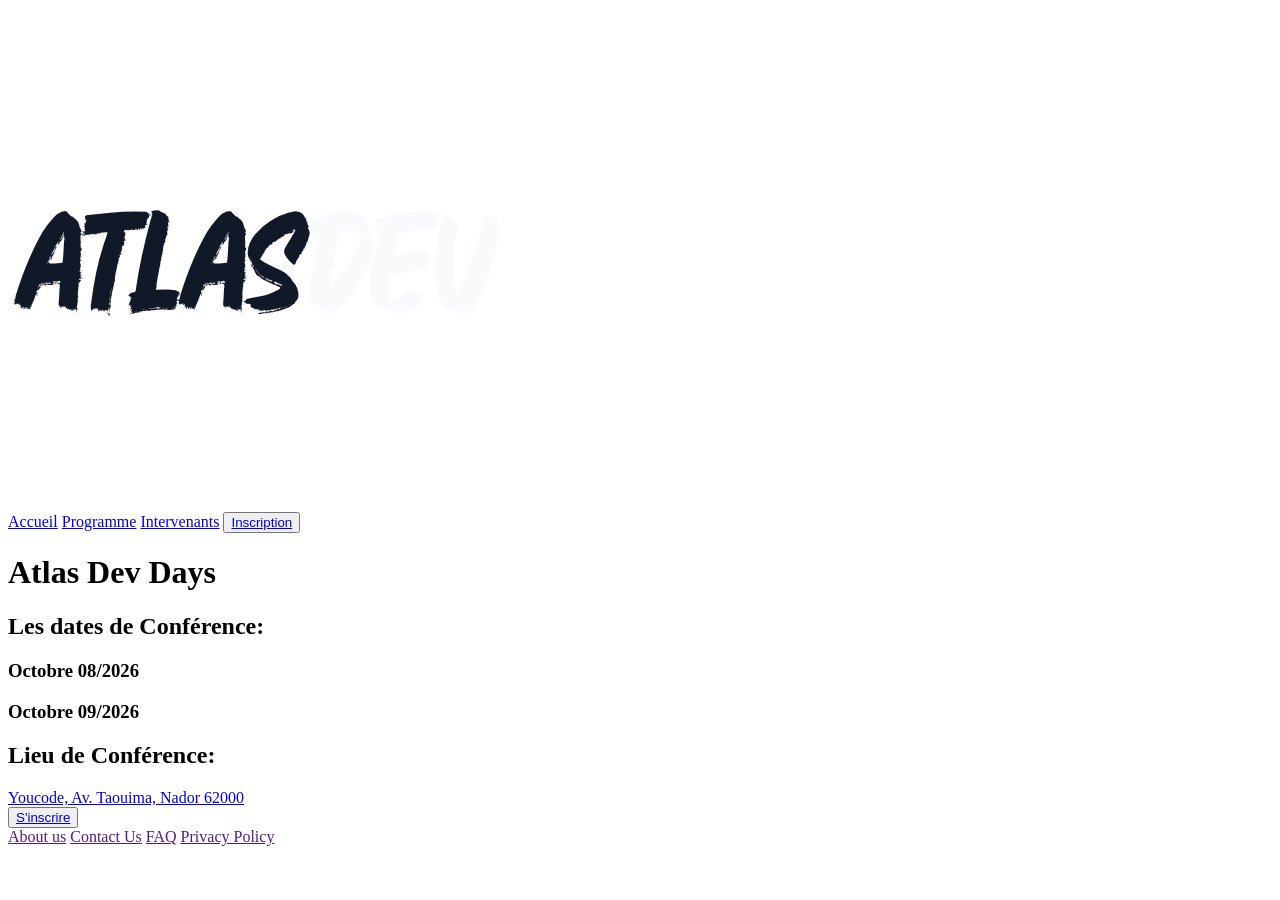
==== index.html @ e632a161 "This my first push structuring with HTML" ====
<!DOCTYPE html>
<html lang="en">
<head>
    <meta charset="UTF-8">
    <meta name="viewport" content="width=device-width, initial-scale=1.0">
    <link rel="icon" type="image/x-icon" href="assets/atlasFavicon.png">
    <!-- <link rel="stylesheet" href="css/style.css"> -->
    <title>Atlas Dev Days | Accueil page</title>
</head>
<body>
    <div id="header">
        <div class="logo">
            <img src="assets/atlasLogo.png" alt="Logo">
        </div>

        <div class="menu">
            <a href="accueil.html">Accueil</a>
            <a href="Programme.html">Programme</a>
            <a href="Intervenants.html">Intervenants</a>
            <button><a href="Inscription.html">Inscription</a></button>
        </div>
    </div>

    <div id="main">
        <h1>Atlas Dev Days</h1>

        <div class="dates">
            <h2>Les dates de Conférence:</h2>
            <h3>Octobre 08/2026</h3>
            <h3>Octobre 09/2026</h3>
        </div>

        <div class="lieu">
            <h2>Lieu de Conférence:</h2>
            <a href="https://maps.app.goo.gl/9hQ3FU8aLXcwYmAx9" target="_blank">Youcode, Av. Taouima, Nador 62000</a>
        </div>

        <div class="inscription">
            <button><a href="Inscription.html">S'inscrire</a></button>
        </div>
    </div>

    <div id="footer">
        <div class="list">
            <a href="">About us</a>
            <a href="">Contact Us</a>
            <a href="">FAQ</a>
            <a href="">Privacy Policy</a>
        </div>
    </div>
</body>
</html>
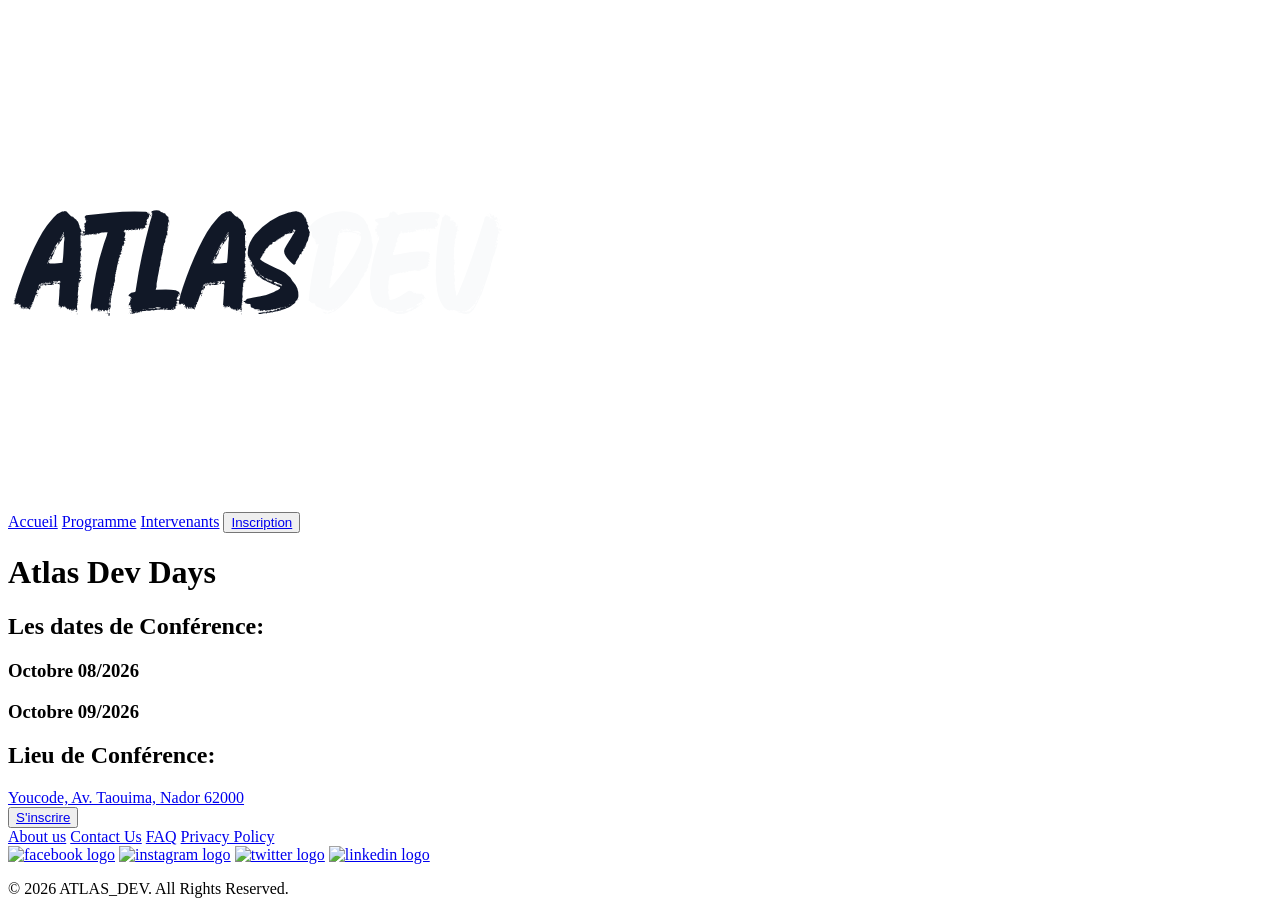
==== commit 45f36acc: "finishing the index page structure by using Html" ====
--- a/index.html
+++ b/index.html
@@ -4,7 +4,7 @@
     <meta charset="UTF-8">
     <meta name="viewport" content="width=device-width, initial-scale=1.0">
     <link rel="icon" type="image/x-icon" href="assets/atlasFavicon.png">
-    <!-- <link rel="stylesheet" href="css/style.css"> -->
+    <link rel="stylesheet" href="css/style.css">
     <title>Atlas Dev Days | Accueil page</title>
 </head>
 <body>
@@ -42,10 +42,21 @@
 
     <div id="footer">
         <div class="list">
-            <a href="">About us</a>
-            <a href="">Contact Us</a>
-            <a href="">FAQ</a>
-            <a href="">Privacy Policy</a>
+            <a href="errorMessage/err.html">About us</a>
+            <a href="errorMessage/err.html">Contact Us</a>
+            <a href="errorMessage/err.html">FAQ</a>
+            <a href="errorMessage/err.html">Privacy Policy</a>
+        </div>
+
+        <div class="socialMediaIcons">
+                <a href="errorMessage/err.html"><img src="assets/facebook1.png" alt="facebook logo"></a>
+                <a href="errorMessage/err.html"><img src="assets/instagram1.png" alt="instagram logo"></a>
+                <a href="errorMessage/err.html"><img src="assets/twitter1.png" alt="twitter logo"></a>
+                <a href="errorMessage/err.html"><img src="assets/linkedin1.png" alt="linkedin logo"></a>
+        </div>
+
+        <div class="copyright">
+            <p>&copy; 2026 ATLAS_DEV. All Rights Reserved.</p>
         </div>
     </div>
 </body>
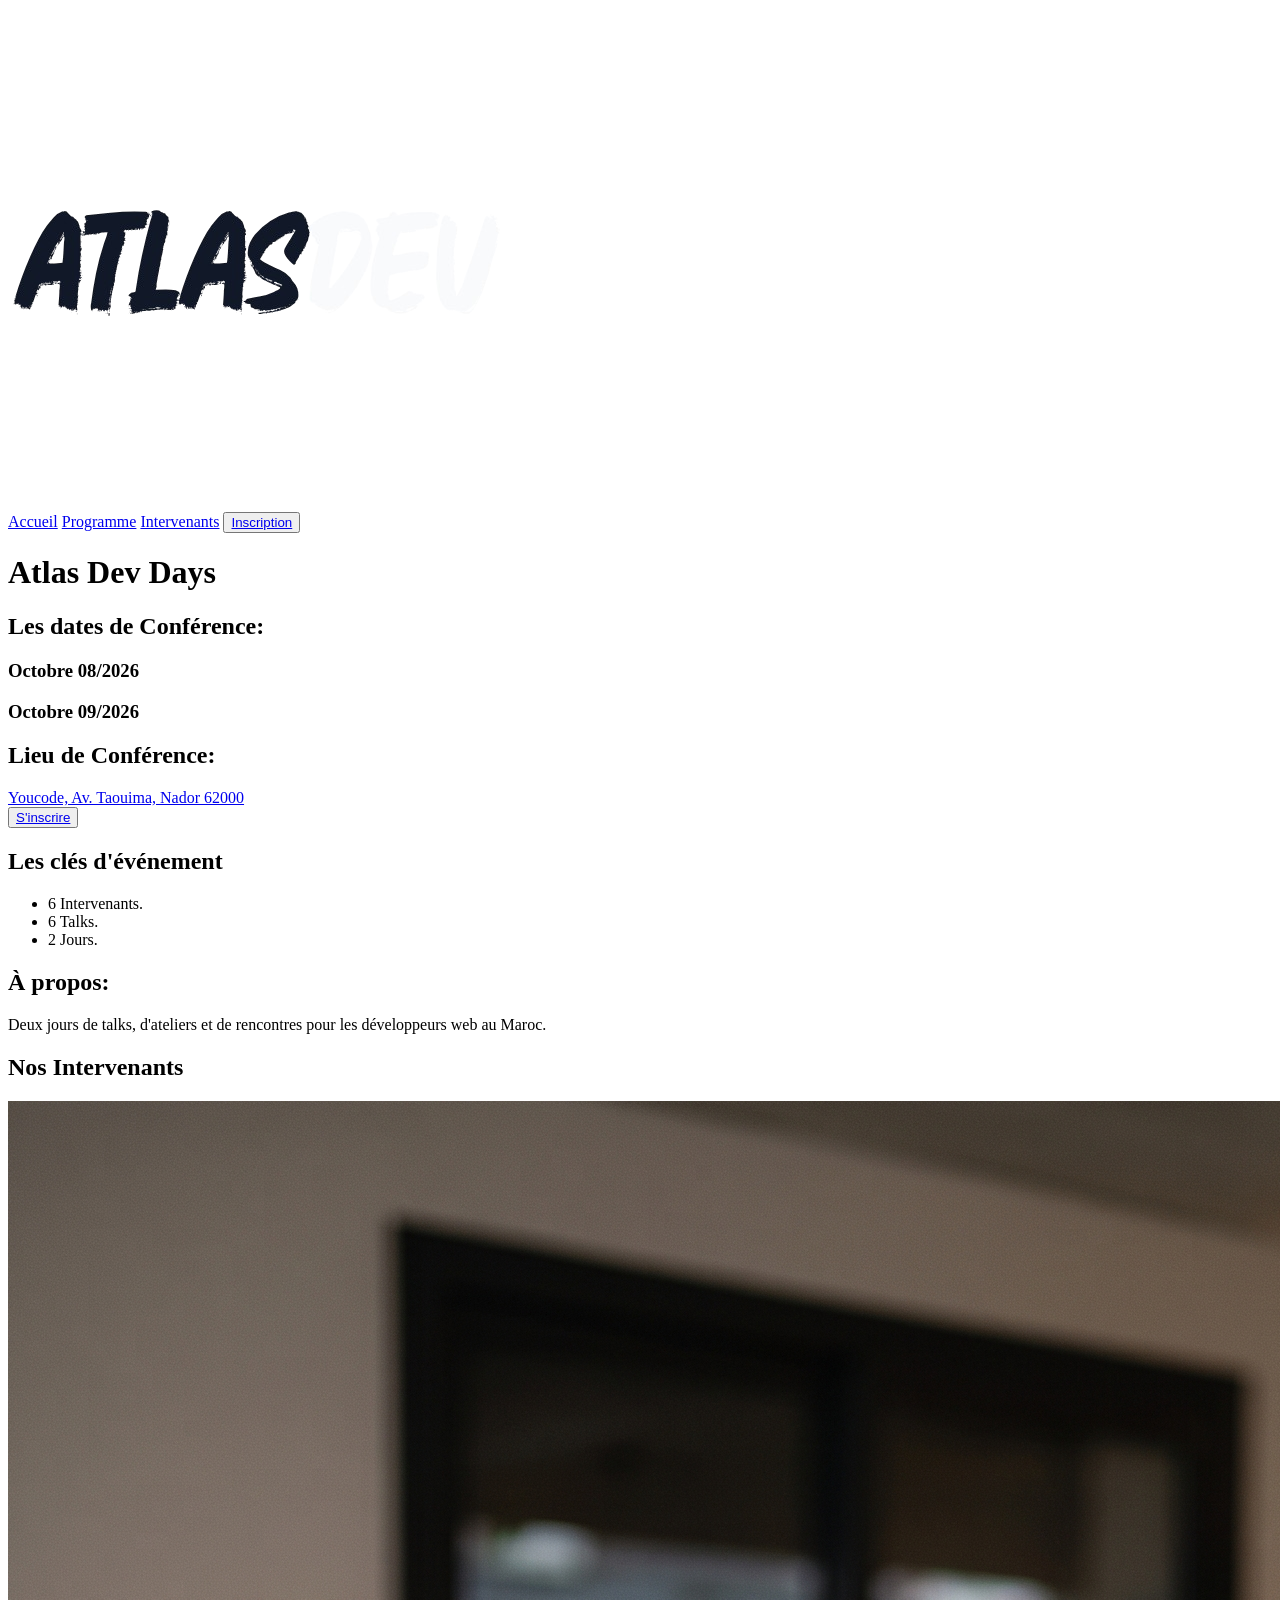
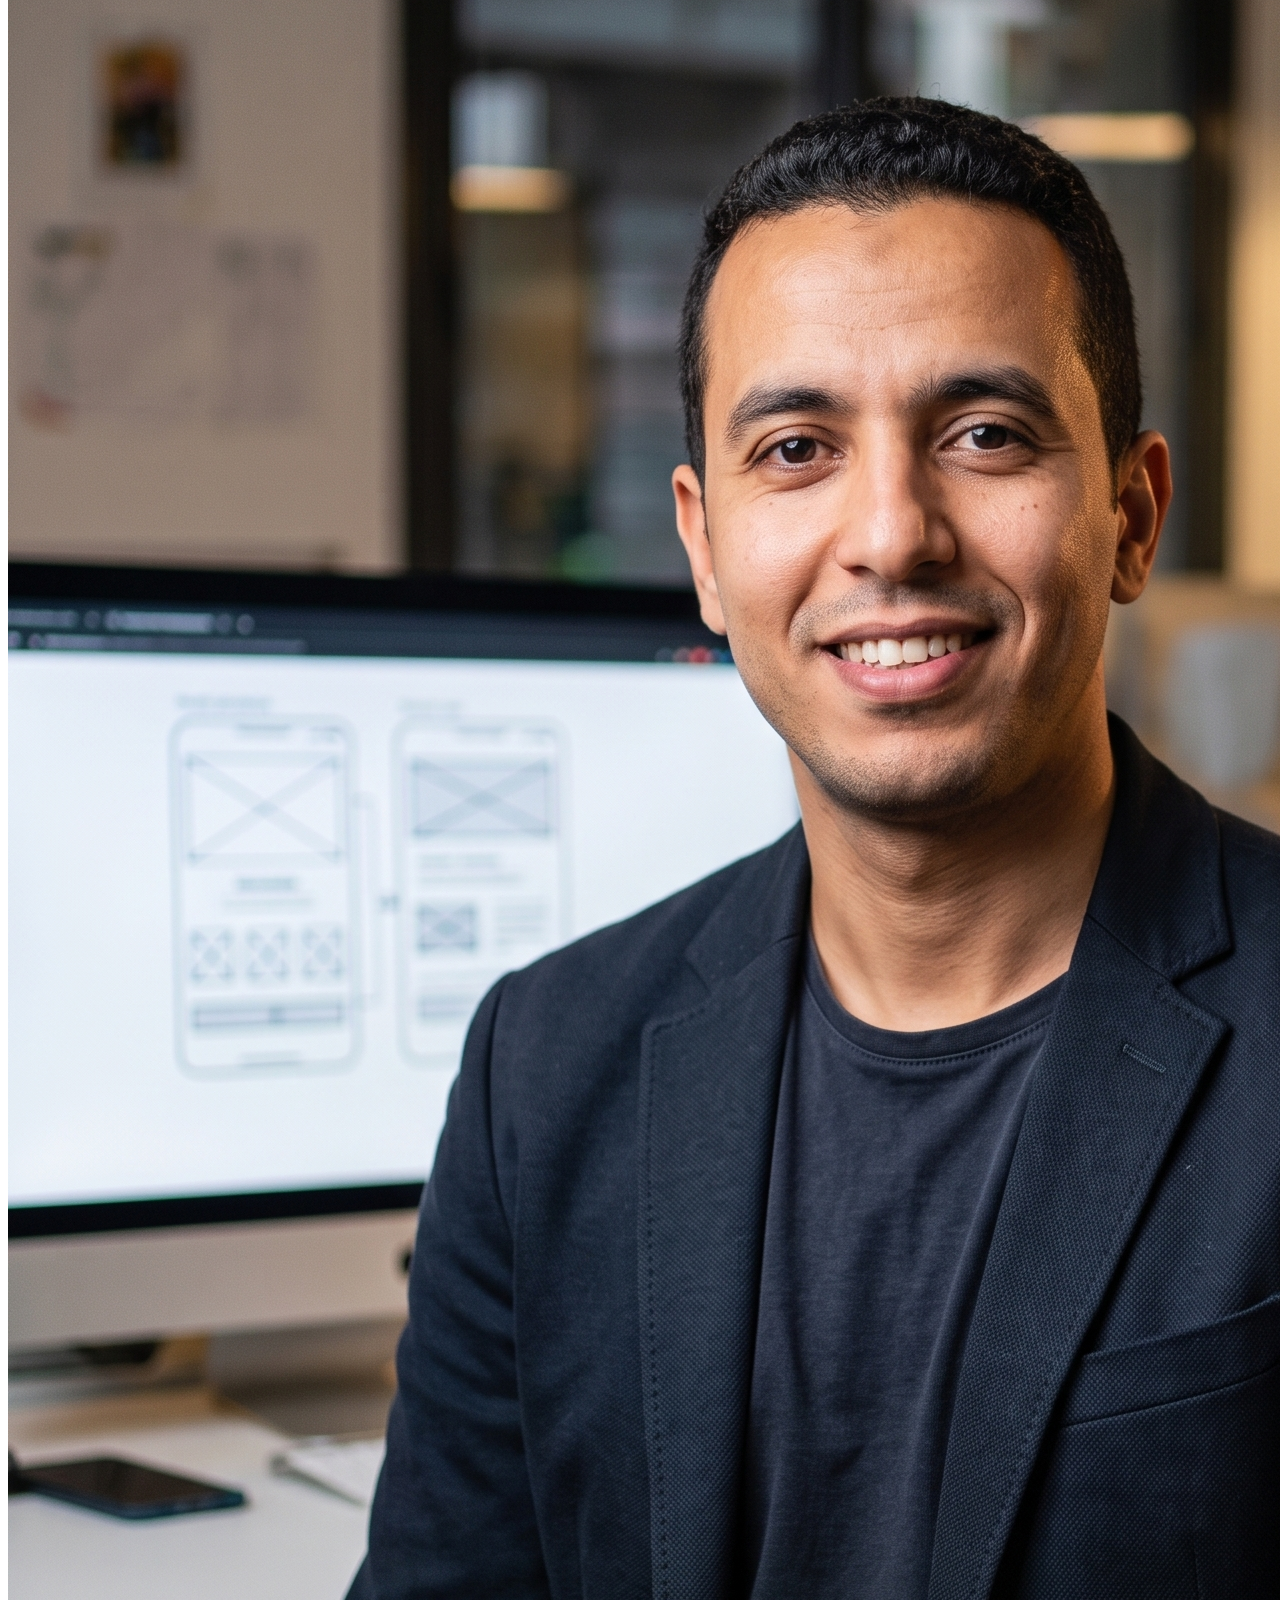
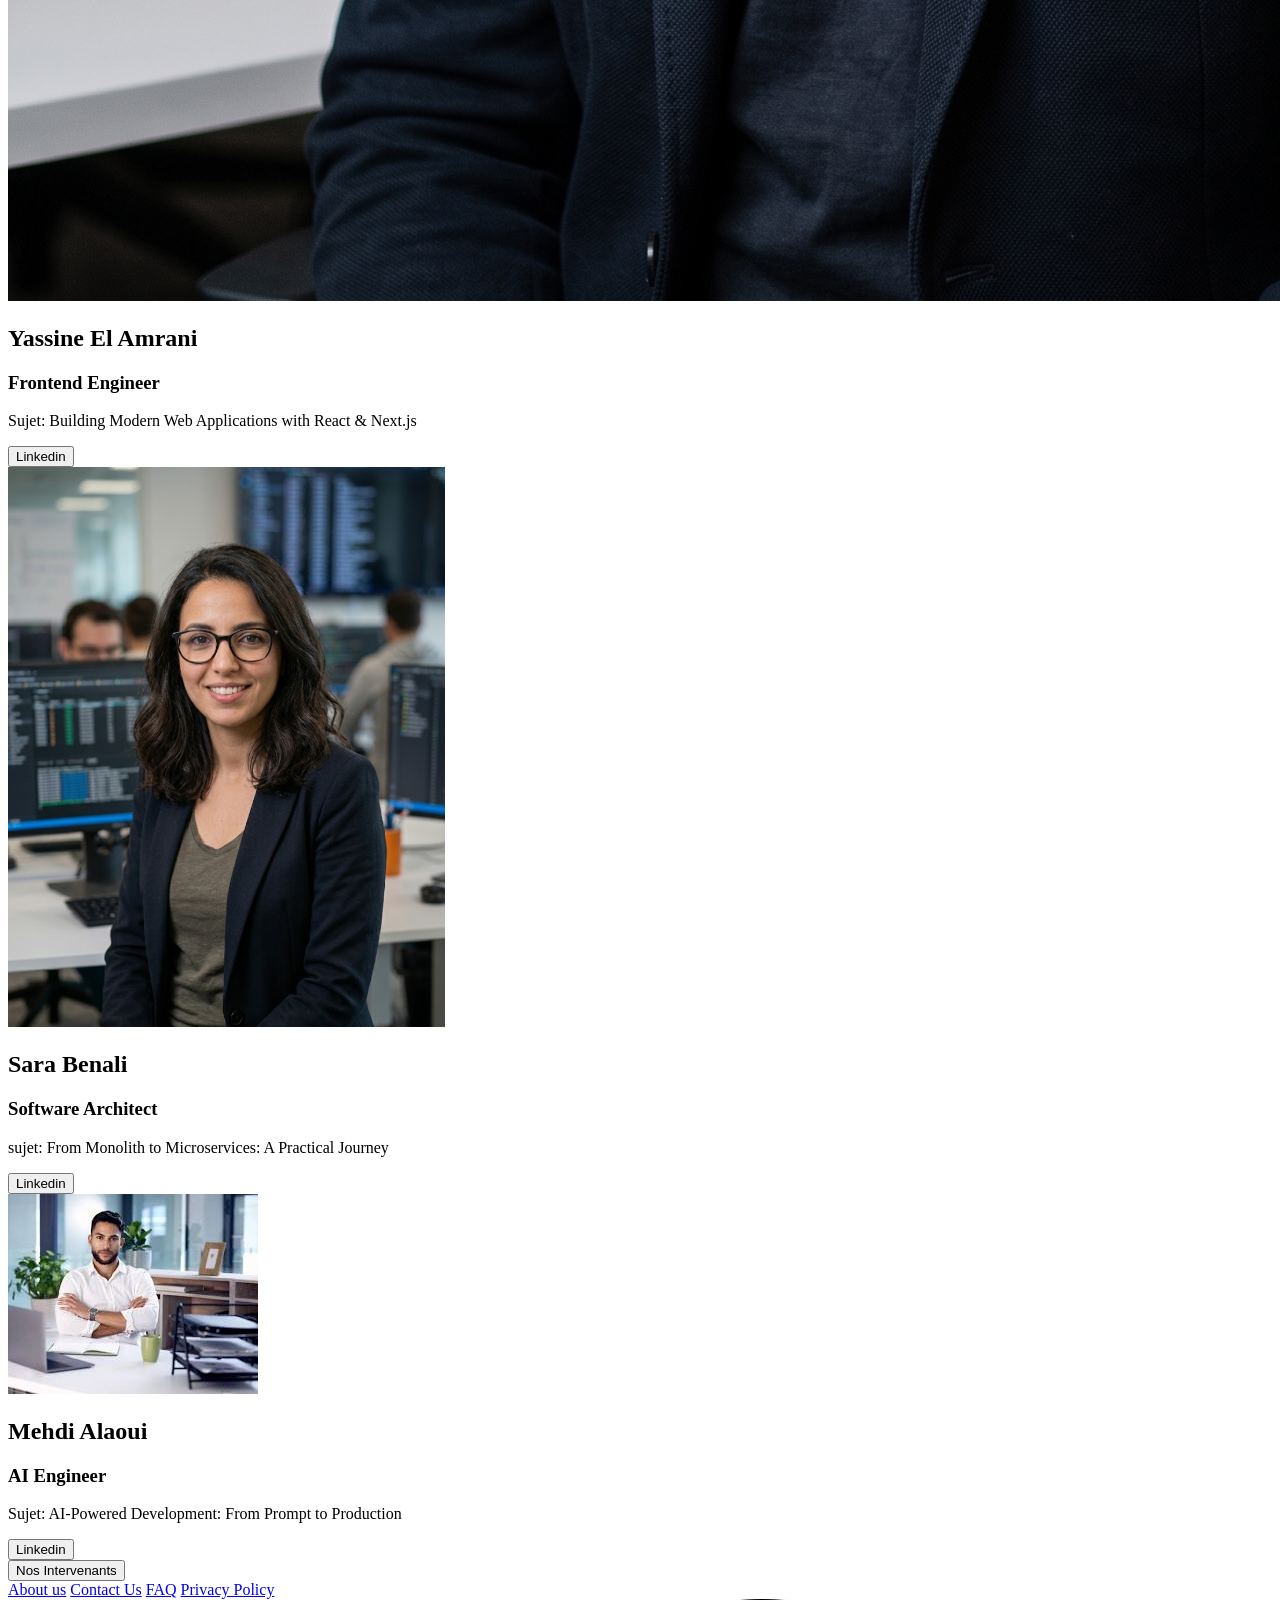
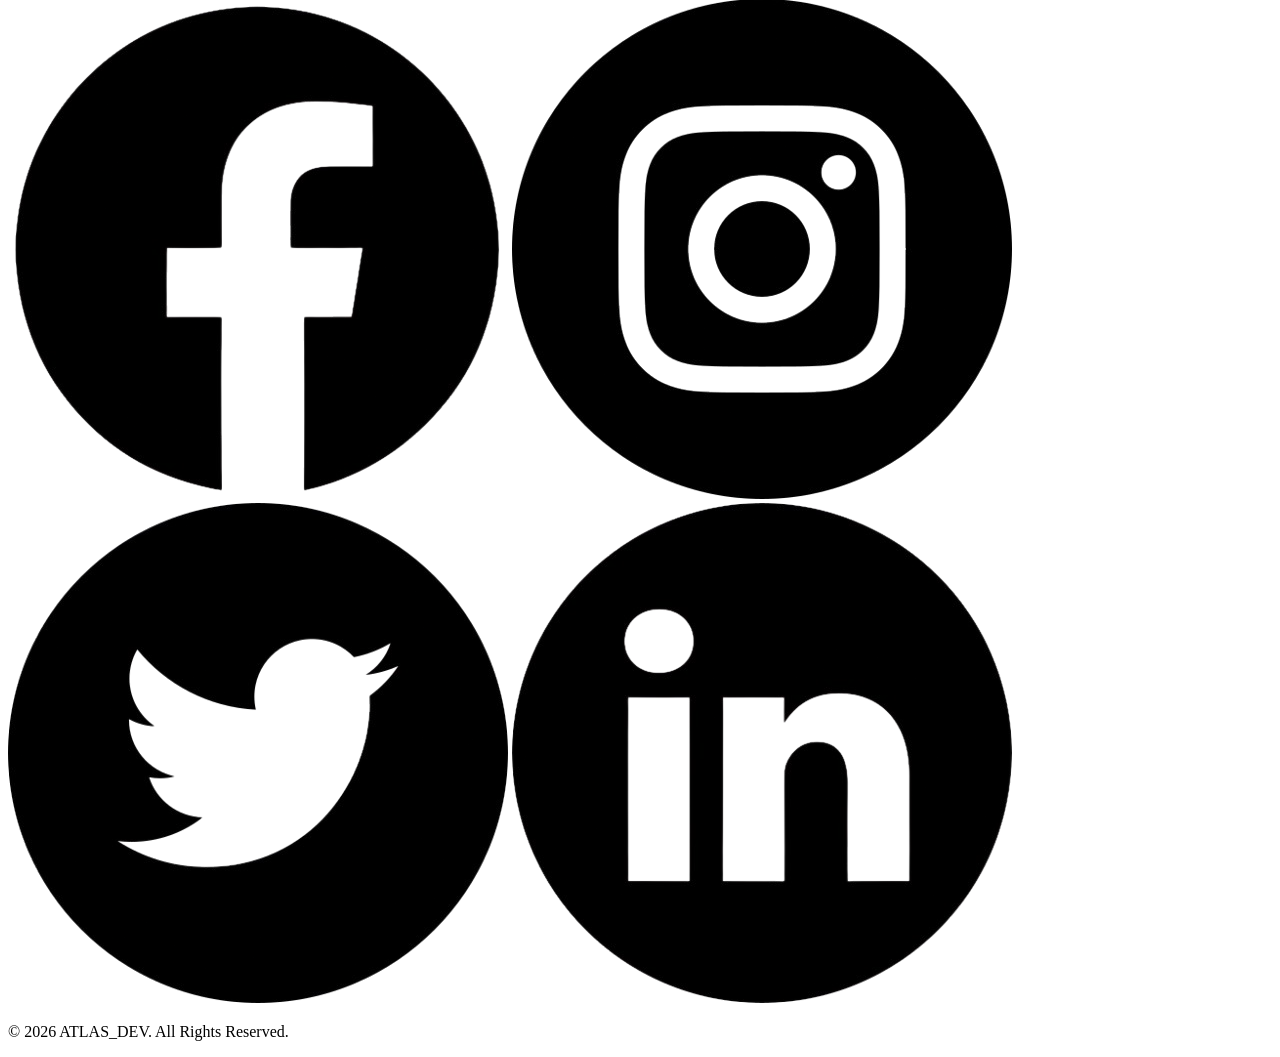
==== commit 8b722195: "add descriptions to all the html files" ====
--- a/index.html
+++ b/index.html
@@ -1,8 +1,9 @@
 <!DOCTYPE html>
-<html lang="en">
+<html lang="fr">
 <head>
     <meta charset="UTF-8">
     <meta name="viewport" content="width=device-width, initial-scale=1.0">
+    <meta name="description" content="Découvrez Atlas Dev Days, une conférence de deux jours à Nador dédiée au développement web, à l'intelligence artificielle et aux nouvelles technologies.">
     <link rel="icon" type="image/x-icon" href="assets/atlasFavicon.png">
     <link rel="stylesheet" href="css/style.css">
     <title>Atlas Dev Days | Accueil page</title>
@@ -38,6 +39,59 @@
         <div class="inscription">
             <button><a href="Inscription.html">S'inscrire</a></button>
         </div>
+
+        <div class="cle">
+            <h2>Les clés d'événement</h2>
+
+            <ul>
+                <li>6 Intervenants.</li>
+                <li>6 Talks.</li>
+                <li>2 Jours.</li>
+            </ul>
+        </div>
+
+        <div class="presentation">
+            <h2>À propos:</h2>
+            <p>Deux jours de talks, d'ateliers et de rencontres pour les développeurs web au Maroc.</p>
+        </div>
+
+        <div class="intervantsPage">
+            <h2>Nos Intervenants</h2>
+
+            <div class="card1">
+                <img src="assets/Yassine El Amrani.jpg" alt="Intervenant1 pic">
+                <div class="content">
+                    <h2>Yassine El Amrani</h2>
+                    <h3>Frontend Engineer</h3>
+                    <p>Sujet: Building Modern Web Applications with React &amp; Next.js</p>
+                    <a href="errorMessage/err.html"><button>Linkedin</button></a>
+                </div>
+            </div>
+
+            <div class="card2">
+                <img src="assets/Sara Benali.png" alt="Intervenant2 pic">
+                <div class="content">
+                    <h2>Sara Benali</h2>
+                    <h3>Software Architect</h3>
+                    <p>sujet: From Monolith to Microservices: A Practical Journey</p>
+                    <a href="errorMessage/err.html"><button>Linkedin</button></a>
+                </div>
+            </div>
+
+            <div class="card3">
+                <img src="assets/Mehdi Alaoui.jpg" alt="Intervenant3 pic">
+                <div class="content">
+                    <h2>Mehdi Alaoui</h2>
+                    <h3>AI Engineer</h3>
+                    <p>Sujet: AI-Powered Development: From Prompt to Production</p>
+                    <a href="errorMessage/err.html"><button>Linkedin</button></a>
+                </div>
+            </div>
+
+            <div class="goIntervantsPage">
+                <a href="Intervenants.html"><button>Nos Intervenants</button></a>
+            </div>
+        </div>
     </div>
 
     <div id="footer">
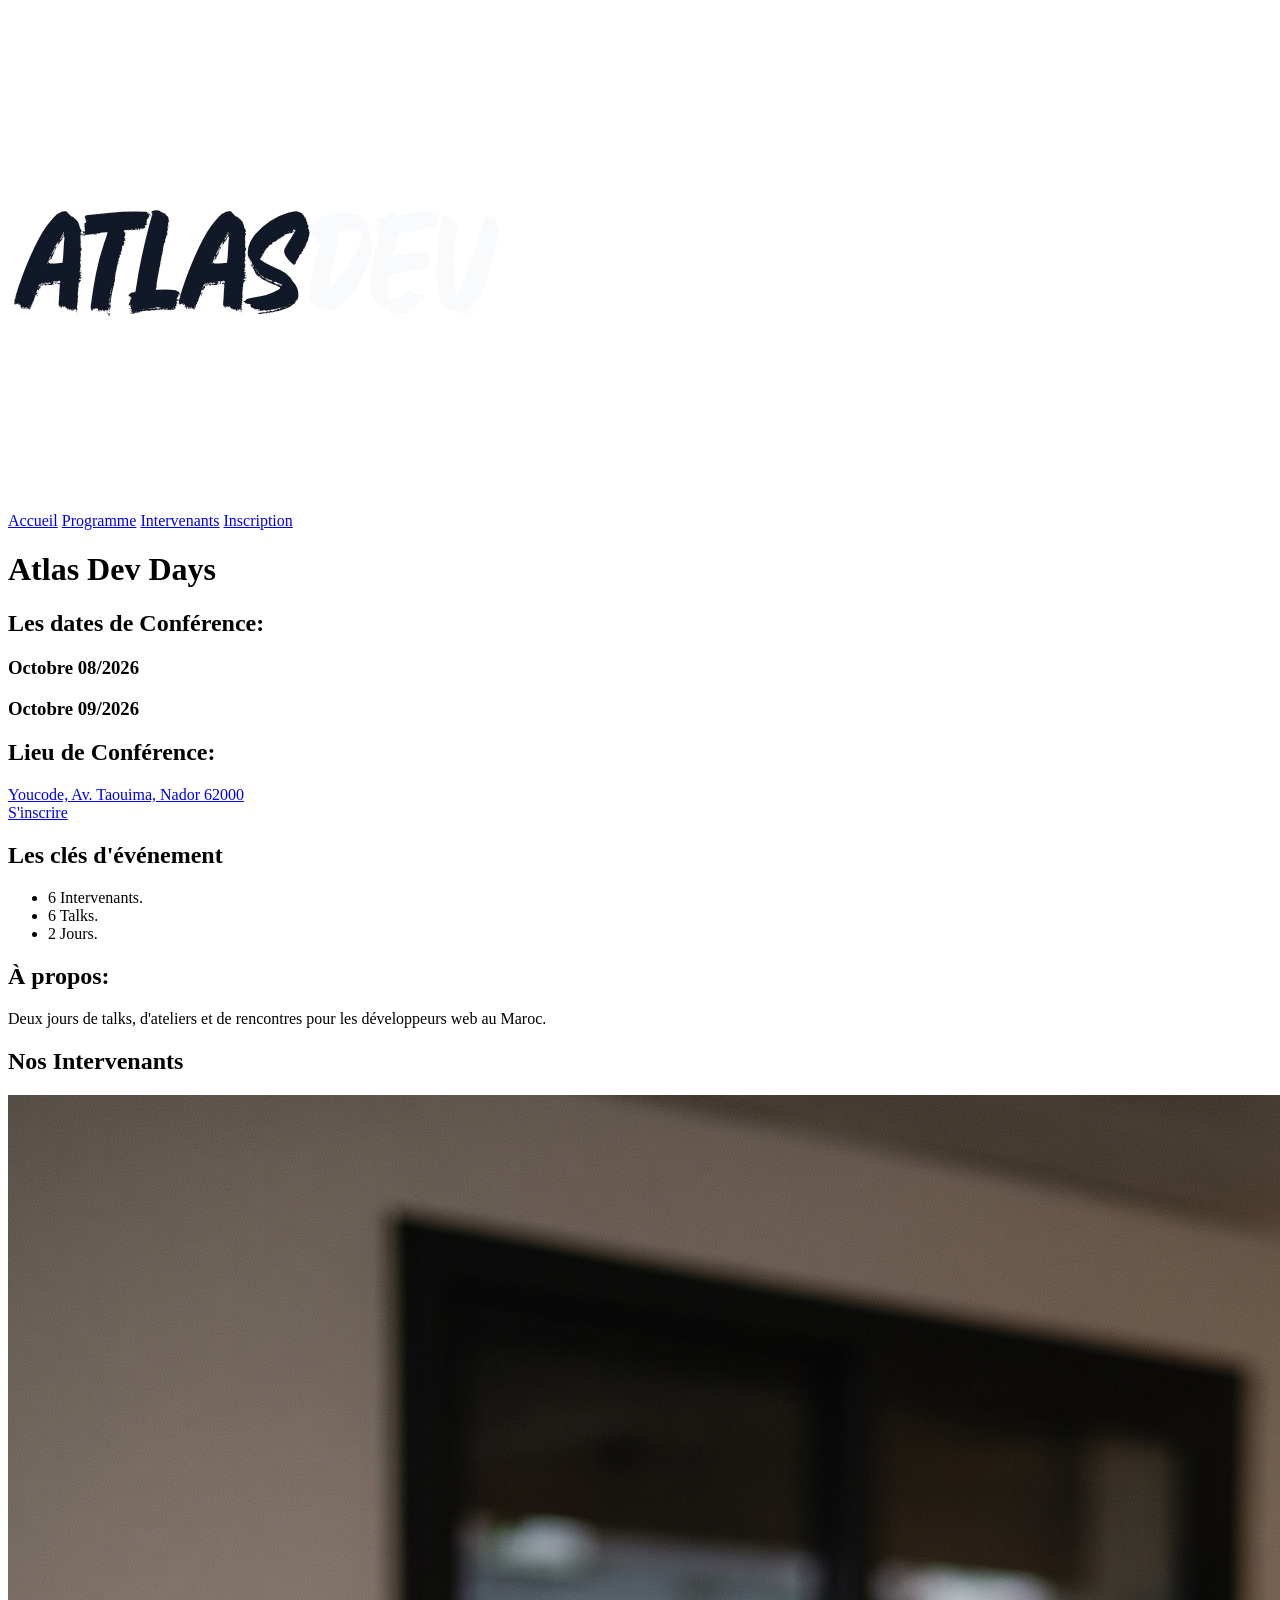
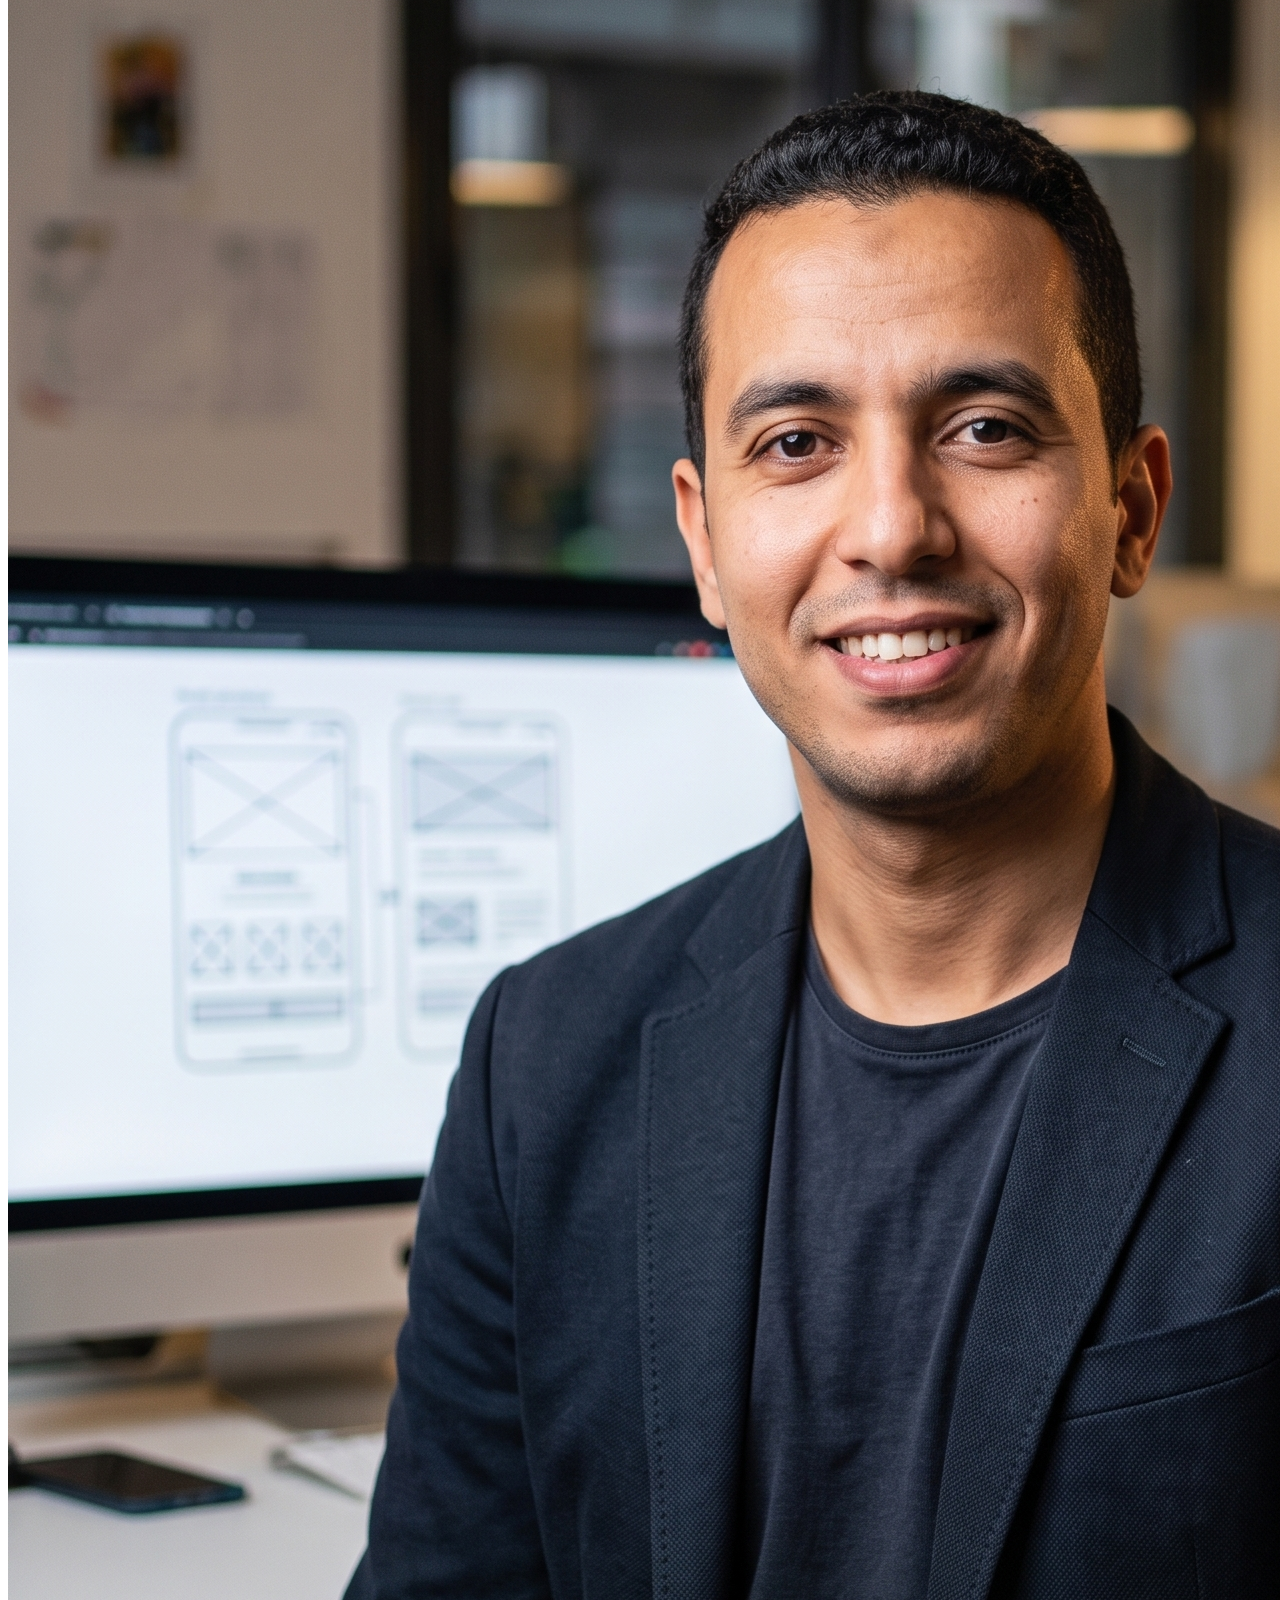
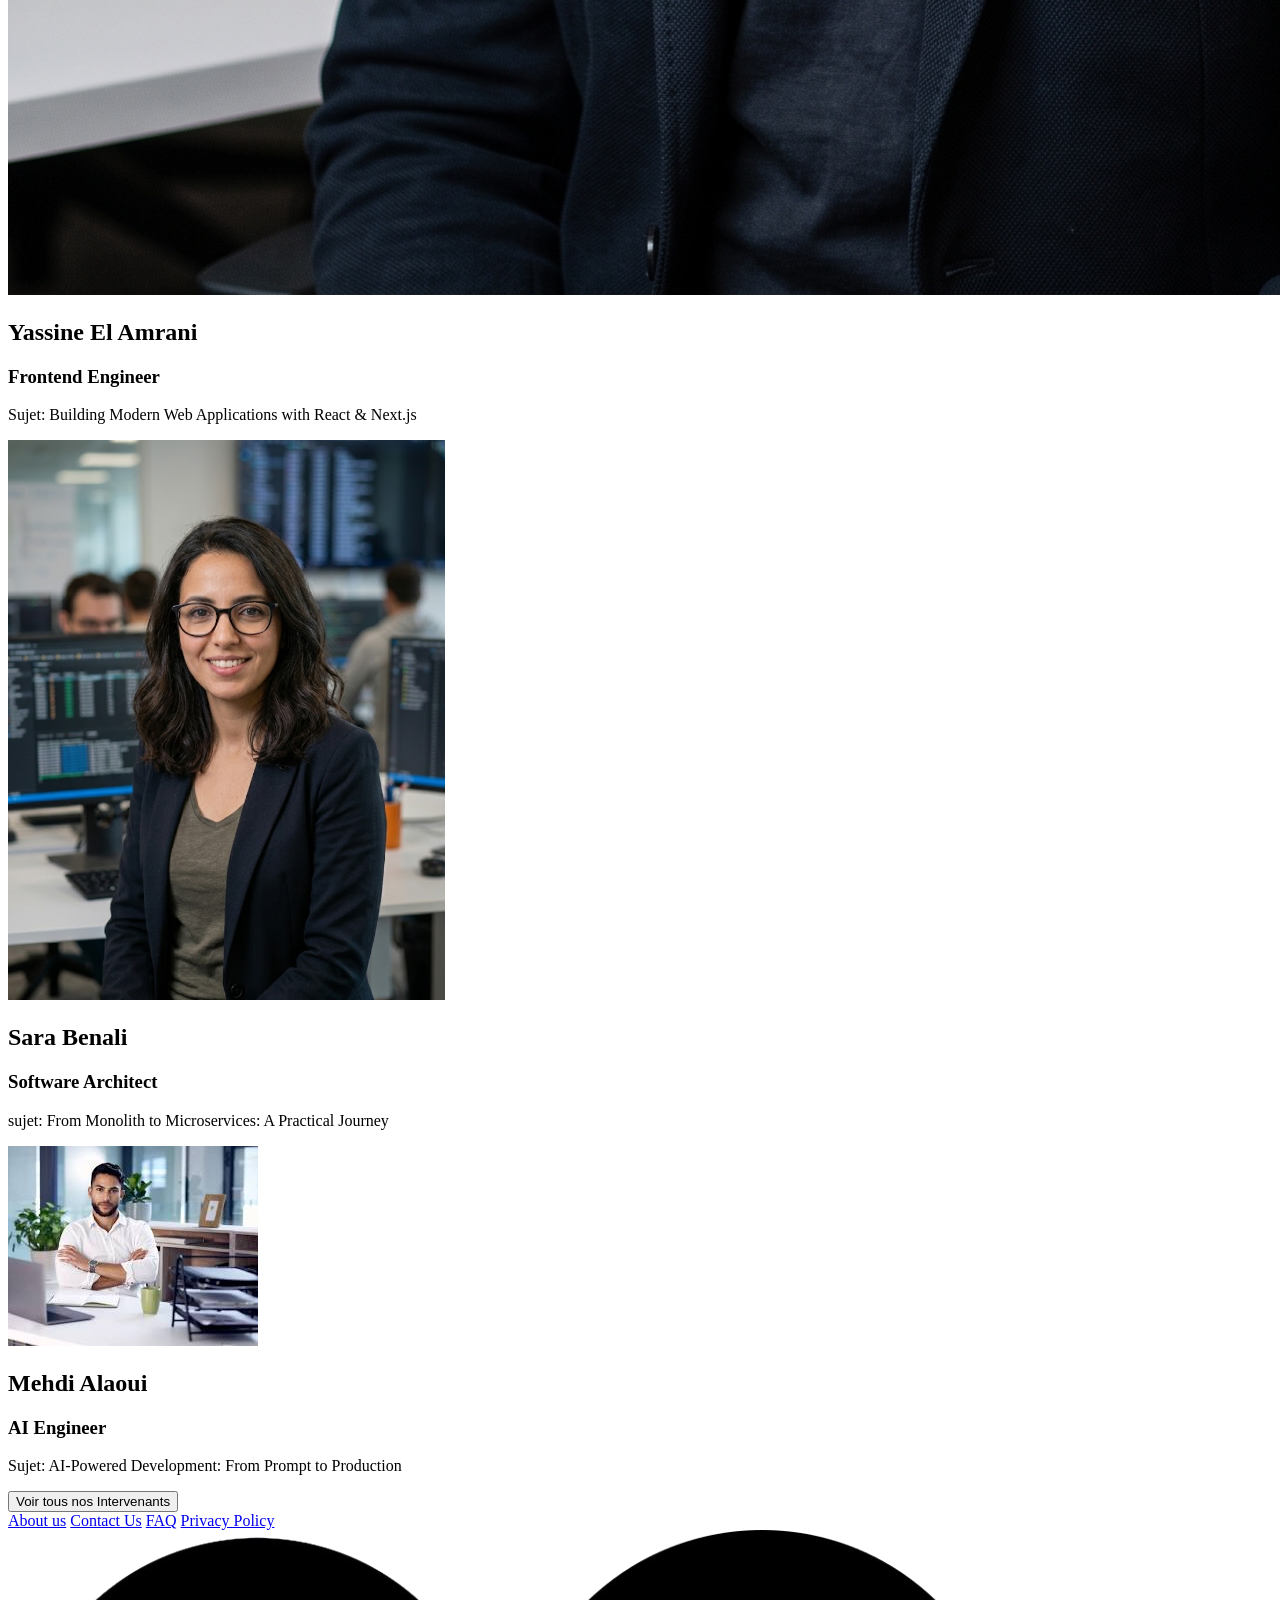
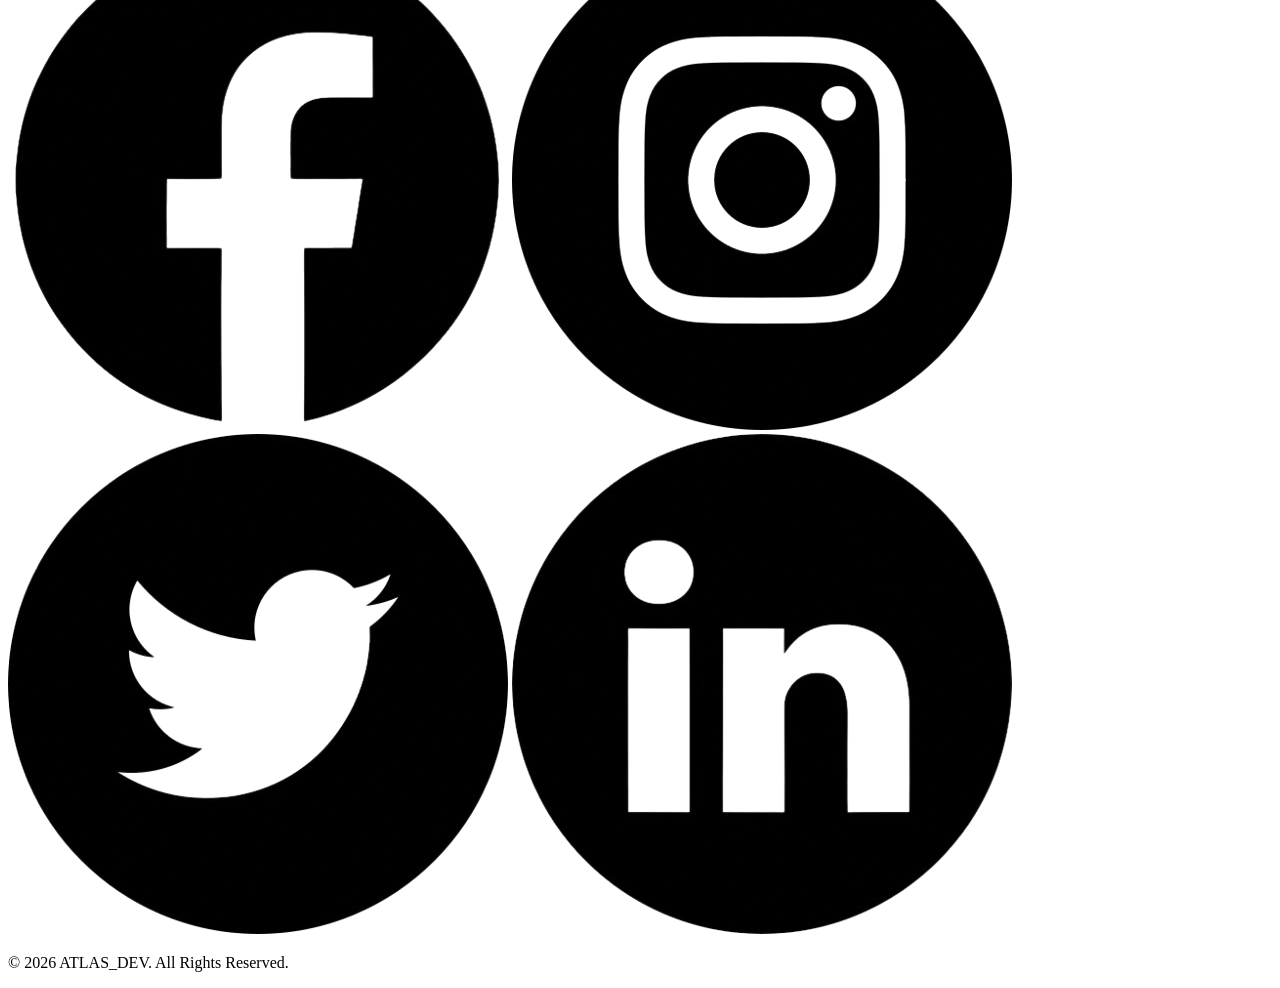
==== commit cab28d24: "fix: modify the names of the assets and also in the files when we calls them" ====
--- a/index.html
+++ b/index.html
@@ -18,7 +18,7 @@
             <a href="accueil.html">Accueil</a>
             <a href="Programme.html">Programme</a>
             <a href="Intervenants.html">Intervenants</a>
-            <button><a href="Inscription.html">Inscription</a></button>
+            <a href="Inscription.html">Inscription</a>
         </div>
     </div>
 
@@ -37,7 +37,7 @@
         </div>
 
         <div class="inscription">
-            <button><a href="Inscription.html">S'inscrire</a></button>
+            <a href="Inscription.html">S'inscrire</a>
         </div>
 
         <div class="cle">
@@ -59,37 +59,34 @@
             <h2>Nos Intervenants</h2>
 
             <div class="card1">
-                <img src="assets/Yassine El Amrani.jpg" alt="Intervenant1 pic">
+                <img src="assets/Yassine_El_Amrani.jpg" alt="Intervenant1 pic">
                 <div class="content">
                     <h2>Yassine El Amrani</h2>
                     <h3>Frontend Engineer</h3>
                     <p>Sujet: Building Modern Web Applications with React &amp; Next.js</p>
-                    <a href="errorMessage/err.html"><button>Linkedin</button></a>
                 </div>
             </div>
 
             <div class="card2">
-                <img src="assets/Sara Benali.png" alt="Intervenant2 pic">
+                <img src="assets/Sara_Benali.png" alt="Intervenant2 pic">
                 <div class="content">
                     <h2>Sara Benali</h2>
                     <h3>Software Architect</h3>
                     <p>sujet: From Monolith to Microservices: A Practical Journey</p>
-                    <a href="errorMessage/err.html"><button>Linkedin</button></a>
                 </div>
             </div>
 
             <div class="card3">
-                <img src="assets/Mehdi Alaoui.jpg" alt="Intervenant3 pic">
+                <img src="assets/Mehdi_Alaoui.jpg" alt="Intervenant3 pic">
                 <div class="content">
                     <h2>Mehdi Alaoui</h2>
                     <h3>AI Engineer</h3>
                     <p>Sujet: AI-Powered Development: From Prompt to Production</p>
-                    <a href="errorMessage/err.html"><button>Linkedin</button></a>
                 </div>
             </div>
 
             <div class="goIntervantsPage">
-                <a href="Intervenants.html"><button>Nos Intervenants</button></a>
+                <a href="Intervenants.html"><button>Voir tous nos Intervenants</button></a>
             </div>
         </div>
     </div>
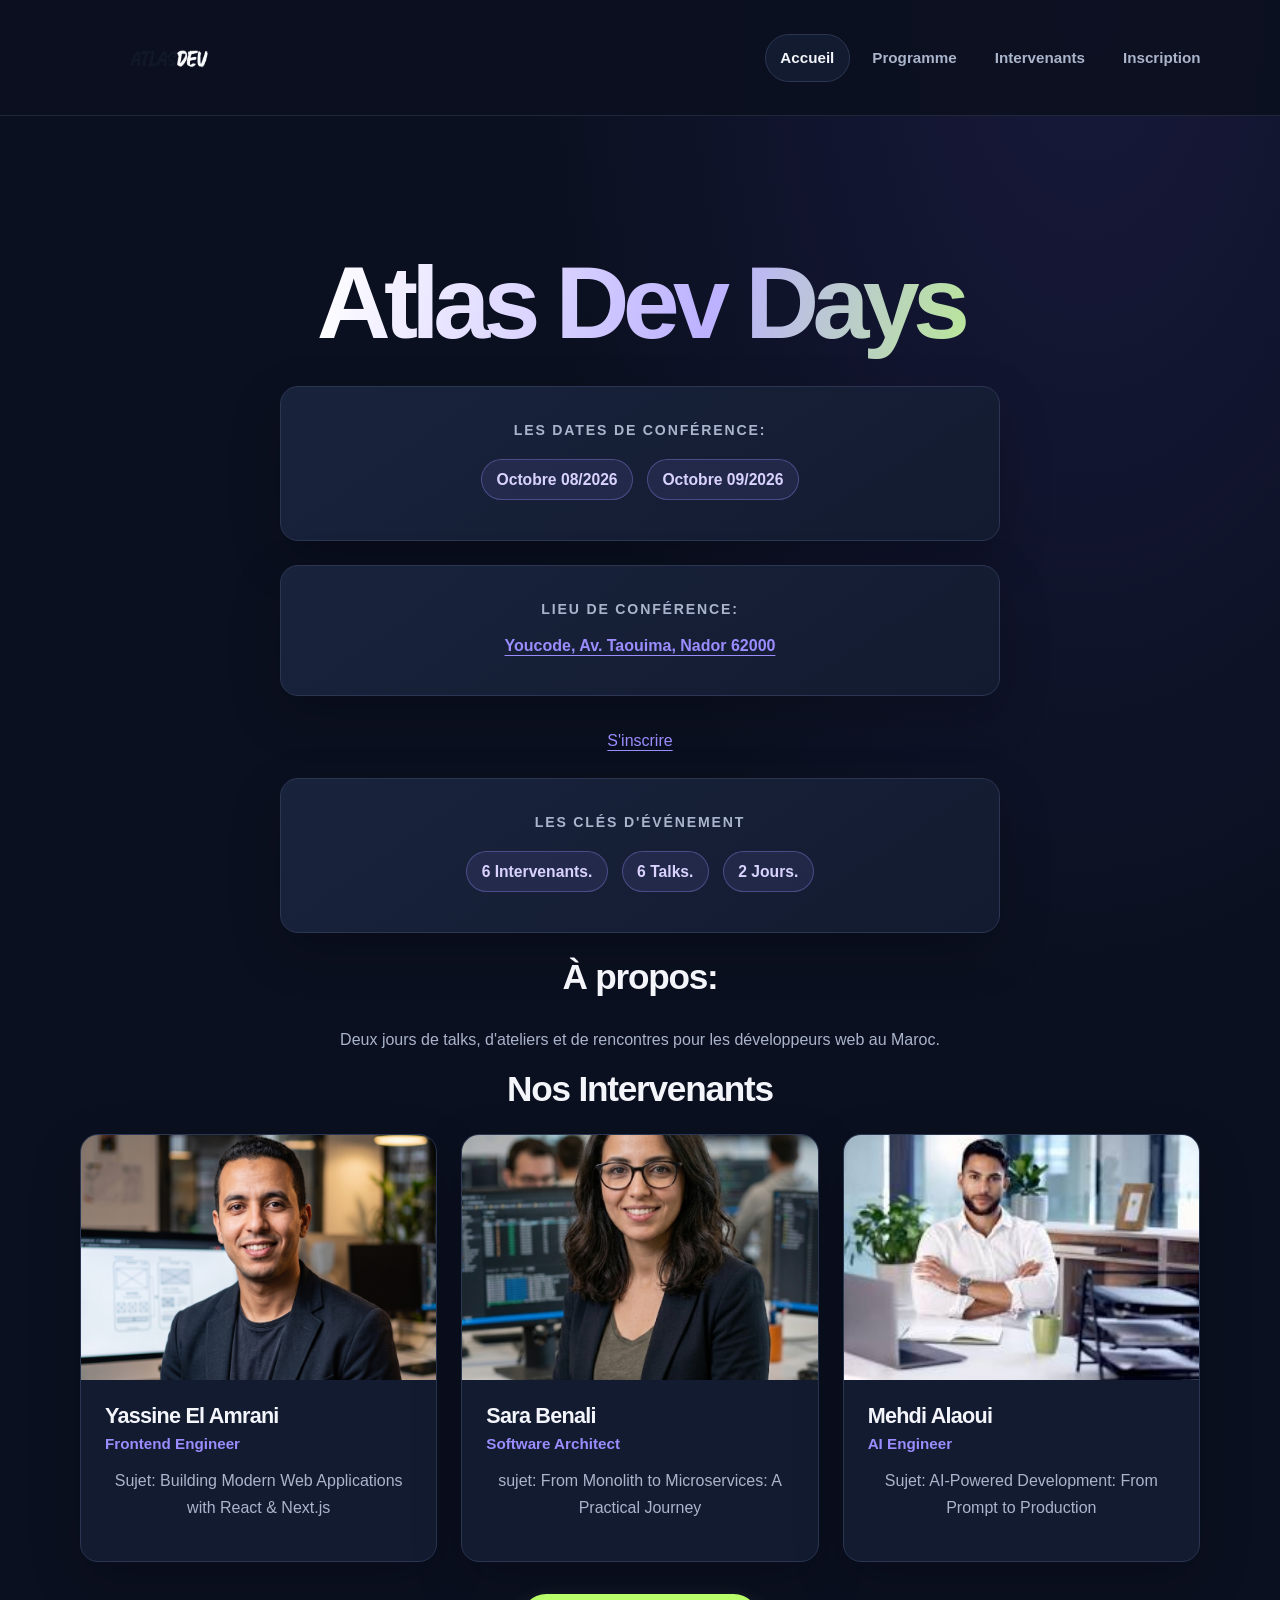
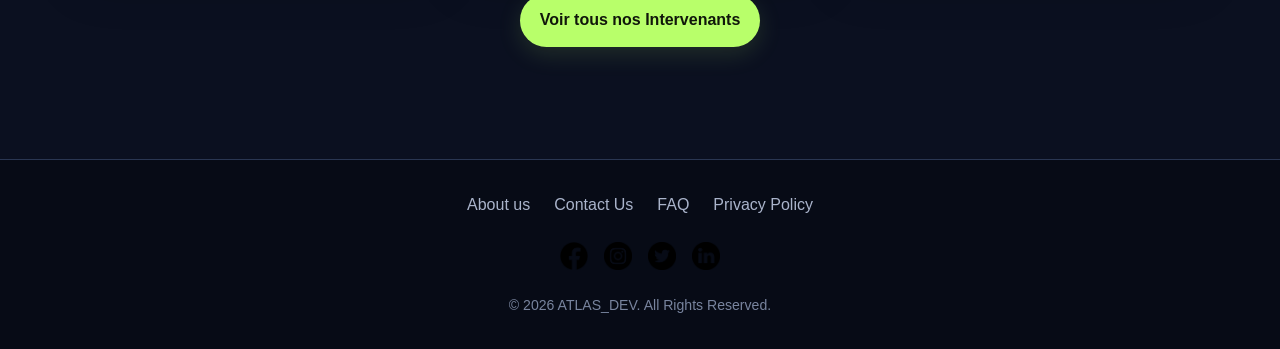
==== commit 87638126: "fix: all the html errors and finishing styling err.css and modifying the styling.css" ====
--- a/index.html
+++ b/index.html
@@ -14,8 +14,15 @@
             <img src="assets/atlasLogo.png" alt="Logo">
         </div>
 
-        <div class="menu">
-            <a href="accueil.html">Accueil</a>
+        <input class="menu-toggle-checkbox" type="checkbox" id="menu-toggle" aria-label="Afficher le menu">
+        <label class="menu-toggle" for="menu-toggle" aria-hidden="true">
+            <span></span>
+            <span></span>
+            <span></span>
+        </label>
+
+        <div class="menu" id="primary-menu">
+            <a href="index.html" aria-current="page">Accueil</a>
             <a href="Programme.html">Programme</a>
             <a href="Intervenants.html">Intervenants</a>
             <a href="Inscription.html">Inscription</a>
@@ -42,12 +49,9 @@
 
         <div class="cle">
             <h2>Les clés d'événement</h2>
-
-            <ul>
-                <li>6 Intervenants.</li>
-                <li>6 Talks.</li>
-                <li>2 Jours.</li>
-            </ul>
+            <h3>6 Intervenants.</h3>
+            <h3>6 Talks.</h3>
+            <h3>2 Jours.</h3>
         </div>
 
         <div class="presentation">
--- a/css/style.css
+++ b/css/style.css
@@ -0,0 +1,537 @@
+:root {
+    --color-bg: #0b1020;
+    --color-surface: #131b30;
+    --color-surface-raised: #19243d;
+    --color-primary: #9b8cff;
+    --color-primary-hover: #b4a9ff;
+    --color-accent: #b8ff6a;
+    --color-text: #f4f5fb;
+    --color-muted: #aab4cb;
+    --color-border: #2a3652;
+    --color-footer: #070b16;
+    --font-body: Inter, "Segoe UI", Arial, sans-serif;
+    --font-heading: Inter, "Segoe UI", Arial, sans-serif;
+    --space-1: 0.5rem;
+    --space-2: 1rem;
+    --space-3: 1.5rem;
+    --space-4: 2rem;
+    --space-5: 3.5rem;
+    --radius: 18px;
+    --shadow: 0 18px 50px rgba(0, 0, 0, 0.22);
+}
+
+* { box-sizing: border-box; }
+
+html { scroll-behavior: smooth; }
+
+body {
+    margin: 0;
+    background:
+        radial-gradient(ellipse at 85% 0%, rgba(115, 89, 255, 0.12), transparent 35rem),
+        var(--color-bg);
+    color: var(--color-text);
+    font-family: var(--font-body);
+    font-size: 16px;
+    line-height: 1.65;
+}
+
+img { display: block; max-width: 100%; height: auto; }
+
+a {
+    color: var(--color-primary);
+    text-underline-offset: 0.22em;
+    transition: color 160ms ease, background-color 160ms ease, border-color 160ms ease;
+}
+
+a:hover { color: var(--color-primary-hover); }
+
+a:focus-visible,
+button:focus-visible,
+input:focus-visible,
+select:focus-visible,
+textarea:focus-visible {
+    outline: 3px solid var(--color-accent);
+    outline-offset: 4px;
+}
+
+h1, h2, h3 {
+    color: var(--color-text);
+    font-family: var(--font-heading);
+    line-height: 1.15;
+    letter-spacing: -0.035em;
+}
+
+h1 {
+    margin: 0 0 var(--space-3);
+    font-size: clamp(2.5rem, 7vw, 5.5rem);
+    font-weight: 800;
+}
+
+h2 {
+    margin-top: 0;
+    font-size: clamp(1.5rem, 3vw, 2.2rem);
+    font-weight: 750;
+}
+
+h3 { font-size: 1.12rem; font-weight: 700; }
+p { margin-top: 0; color: var(--color-muted); }
+
+#header, header {
+    display: flex;
+    align-items: center;
+    justify-content: space-between;
+    gap: var(--space-3);
+    padding: 1.1rem max(5%, calc((100% - 1180px) / 2));
+    background: rgba(11, 16, 32, 0.92);
+    border-bottom: 1px solid rgba(170, 180, 203, 0.14);
+}
+
+.logo img, #header .logo img, header .logo img {
+    width: 210px;
+    max-height: 80px;
+    object-fit: contain;
+}
+
+.menu, nav {
+    display: flex;
+    align-items: center;
+    justify-content: flex-end;
+    flex-wrap: wrap;
+    gap: 0.45rem;
+}
+
+.menu-toggle-checkbox, .menu-toggle { display: none; }
+
+.menu > a, nav a {
+    display: inline-block;
+    padding: 0.65rem 0.9rem;
+    border: 1px solid transparent;
+    border-radius: 999px;
+    color: var(--color-muted);
+    font-size: 0.95rem;
+    font-weight: 650;
+    text-decoration: none;
+}
+
+.menu > a:hover, nav a:hover,
+.menu > a[aria-current="page"], nav a[aria-current="page"] {
+    color: var(--color-text);
+    background: var(--color-surface);
+    border-color: var(--color-border);
+}
+
+.menu button, button, input[type="submit"] {
+    border: 0;
+    border-radius: 999px;
+    padding: 0.82rem 1.25rem;
+    background: var(--color-accent);
+    color: #10170a;
+    font: inherit;
+    font-weight: 800;
+    cursor: pointer;
+    box-shadow: 0 7px 24px rgba(184, 255, 106, 0.13);
+    transition: transform 160ms ease, background-color 160ms ease;
+}
+
+.menu button a, button a { color: inherit; text-decoration: none; }
+.menu button:hover, button:hover, input[type="submit"]:hover {
+    background: #d0ff9c;
+    transform: translateY(-2px);
+}
+
+#main, main {
+    width: min(1120px, 90%);
+    min-height: 55vh;
+    margin: 0 auto;
+    padding: var(--space-5) 0;
+}
+
+#main:has(.dates) {
+    padding-top: clamp(4rem, 10vw, 8rem);
+    padding-bottom: clamp(4rem, 9vw, 7rem);
+    text-align: center;
+}
+
+#main:has(.dates) > h1 {
+    max-width: 900px;
+    margin: 0 auto var(--space-3);
+    background: linear-gradient(105deg, #ffffff 15%, #bcb1ff 58%, #b8ff6a 100%);
+    background-clip: text;
+    -webkit-background-clip: text;
+    color: transparent;
+    font-size: clamp(3rem, 8vw, 6.6rem);
+    letter-spacing: -0.065em;
+}
+
+.dates, .lieu, .cle {
+    max-width: 720px;
+    margin: var(--space-3) auto;
+    padding: clamp(1.3rem, 4vw, 2.2rem);
+    background: linear-gradient(145deg, rgba(25, 36, 61, 0.96), rgba(19, 27, 48, 0.96));
+    border: 1px solid var(--color-border);
+    border-radius: var(--radius);
+    box-shadow: var(--shadow);
+}
+
+.dates h2, .lieu h2, .cle h2 {
+    margin-bottom: 1rem;
+    color: var(--color-muted);
+    font-size: 0.88rem;
+    letter-spacing: 0.13em;
+    text-transform: uppercase;
+}
+
+.dates h3, .cle h3 {
+    display: inline-block;
+    margin: 0.3rem;
+    padding: 0.65rem 0.9rem;
+    border: 1px solid rgba(155, 140, 255, 0.35);
+    border-radius: 999px;
+    background: rgba(155, 140, 255, 0.1);
+    color: #d9d2ff;
+    font-size: 0.98rem;
+    letter-spacing: 0;
+}
+
+.lieu a { font-weight: 700; }
+.inscription { margin-top: var(--space-4); }
+.inscription button { padding: 1rem 1.8rem; font-size: 1.05rem; }
+
+.horaire1, .jour2 {
+    margin: var(--space-3) 0;
+    padding: clamp(1rem, 3vw, 2rem);
+    background: var(--color-surface);
+    border: 1px solid var(--color-border);
+    border-radius: var(--radius);
+    box-shadow: var(--shadow);
+}
+
+.horaire1 h2, .jour2 h2 {
+    display: flex;
+    align-items: center;
+    gap: 0.75rem;
+    margin-bottom: var(--space-2);
+}
+
+.horaire1 h2::before, .jour2 h2::before {
+    content: "";
+    width: 9px;
+    height: 1.4em;
+    border-radius: 9px;
+    background: var(--color-accent);
+}
+
+table { width: 100%; border-collapse: collapse; text-align: left; }
+
+th, td {
+    padding: 1rem;
+    border-bottom: 1px solid var(--color-border);
+    vertical-align: top;
+}
+
+th {
+    background: var(--color-surface-raised);
+    color: var(--color-primary-hover);
+    font-size: 0.82rem;
+    letter-spacing: 0.08em;
+    text-transform: uppercase;
+}
+
+th:first-child { border-radius: 8px 0 0 8px; }
+th:last-child { border-radius: 0 8px 8px 0; }
+td { color: var(--color-muted); }
+td:nth-child(2) { color: var(--color-text); font-weight: 650; }
+tr:hover td { background: rgba(155, 140, 255, 0.045); }
+tr:last-child td { border-bottom: 0; }
+
+.cardsRow1, .cardsRow2 {
+    display: flex;
+    align-items: stretch;
+    justify-content: center;
+    flex-wrap: wrap;
+    gap: var(--space-3);
+    margin: var(--space-3) 0;
+}
+
+.card1, .card2, .card3, .card4, .card5, .card6 {
+    display: flex;
+    flex: 1 1 280px;
+    flex-direction: column;
+    max-width: 355px;
+    overflow: hidden;
+    background: var(--color-surface);
+    border: 1px solid var(--color-border);
+    border-radius: var(--radius);
+    box-shadow: var(--shadow);
+    transition: transform 180ms ease, border-color 180ms ease;
+}
+
+.card1:hover, .card2:hover, .card3:hover,
+.card4:hover, .card5:hover, .card6:hover {
+    transform: translateY(-5px);
+    border-color: rgba(155, 140, 255, 0.65);
+}
+
+.card1 > img, .card2 > img, .card3 > img,
+.card4 > img, .card5 > img, .card6 > img {
+    width: 100%;
+    height: 245px;
+    object-fit: cover;
+    background: var(--color-surface-raised);
+}
+
+.content {
+    display: flex;
+    flex: 1;
+    flex-direction: column;
+    align-items: flex-start;
+    padding: var(--space-3);
+}
+
+.content h2 { margin: 0 0 0.4rem; font-size: 1.35rem; }
+.content h3 { margin: 0 0 var(--space-2); color: var(--color-primary); font-size: 0.95rem; letter-spacing: 0; }
+.content p { flex: 1; }
+.content a { text-decoration: none; }
+.content button { padding: 0.65rem 1.05rem; }
+
+.intervantsPage {
+    display: grid;
+    grid-template-columns: repeat(3, minmax(0, 1fr));
+    gap: var(--space-3);
+}
+
+.intervantsPage > h2 {
+    grid-column: 1 / -1;
+    margin: 0;
+    text-align: center;
+}
+
+.intervantsPage > .card1,
+.intervantsPage > .card2,
+.intervantsPage > .card3 {
+    width: 100%;
+    max-width: none;
+    margin: 0;
+}
+
+.goIntervantsPage {
+    grid-column: 1 / -1;
+    justify-self: center;
+    margin-top: var(--space-1);
+}
+
+.formInscription {
+    max-width: 790px;
+    margin: 0 auto;
+    padding: clamp(1.25rem, 4vw, 2.6rem);
+    background: var(--color-surface);
+    border: 1px solid var(--color-border);
+    border-radius: var(--radius);
+    box-shadow: var(--shadow);
+}
+
+.formInscription > label,
+.formInscription label[for],
+.formInscription .ateliers > label {
+    display: inline-block;
+    margin-bottom: 0.4rem;
+    color: var(--color-text);
+    font-weight: 700;
+}
+
+.formInscription input:not([type="checkbox"]):not([type="radio"]),
+.formInscription select,
+.formInscription textarea {
+    width: 100%;
+    min-height: 48px;
+    padding: 0.75rem 0.9rem;
+    border: 1px solid #394766;
+    border-radius: 10px;
+    background: #0d1426;
+    color: var(--color-text);
+    font: inherit;
+}
+
+.formInscription input::placeholder,
+.formInscription textarea::placeholder { color: #8793ad; }
+
+.formInscription input[type="checkbox"],
+.formInscription input[type="radio"] {
+    width: 1.05rem;
+    height: 1.05rem;
+    margin-right: 0.45rem;
+    accent-color: var(--color-primary);
+    vertical-align: middle;
+}
+
+.formInscription textarea { min-height: 125px; resize: vertical; }
+
+.ateliers {
+    margin: var(--space-2) 0;
+    padding: var(--space-2);
+    background: var(--color-surface-raised);
+    border: 1px solid var(--color-border);
+    border-radius: 12px;
+}
+
+.practical-info {
+    margin-top: var(--space-4);
+    padding-top: var(--space-3);
+    border-top: 1px solid var(--color-border);
+}
+
+.practical-info > div {
+    margin: 0.8rem 0;
+    padding: 1rem 1.1rem;
+    background: var(--color-surface-raised);
+    border: 1px solid var(--color-border);
+    border-radius: 12px;
+}
+
+.practical-info h3 { margin: 0 0 0.25rem; color: var(--color-primary-hover); }
+.practical-info p { margin: 0; }
+
+#footer, footer {
+    padding: var(--space-4) 5%;
+    background: var(--color-footer);
+    border-top: 1px solid var(--color-border);
+    color: var(--color-muted);
+    text-align: center;
+}
+
+#footer .list, footer .list {
+    display: flex;
+    justify-content: center;
+    flex-wrap: wrap;
+    gap: 0.8rem 1.5rem;
+    margin-bottom: var(--space-3);
+}
+
+#footer .list a, footer .list a {
+    color: var(--color-muted);
+    text-decoration: none;
+}
+#footer .list a:hover, footer .list a:hover { color: var(--color-accent); }
+
+.socialMediaIcons {
+    display: flex;
+    align-items: center;
+    justify-content: center;
+    gap: 1rem;
+    margin-bottom: var(--space-3);
+}
+
+.socialMediaIcons img {
+    width: 28px;
+    height: 28px;
+    object-fit: contain;
+}
+.socialMediaIcons a:hover { opacity: 0.72; }
+.copyright p { margin: 0; color: #78849e; font-size: 0.88rem; }
+
+@media (max-width: 700px) {
+    #header, header {
+        display: grid;
+        grid-template-columns: 1fr auto;
+        align-items: center;
+        gap: 0.75rem;
+        padding: 0.75rem 4%;
+    }
+
+    .logo { grid-column: 1; grid-row: 1; }
+    .logo img, #header .logo img, header .logo img { width: 190px; max-height: 72px; }
+    .menu-toggle-checkbox {
+        position: absolute;
+        width: 1px;
+        height: 1px;
+        margin: -1px;
+        overflow: hidden;
+        clip-path: inset(50%);
+        white-space: nowrap;
+    }
+    .menu-toggle {
+        display: flex;
+        grid-column: 2;
+        grid-row: 1;
+        flex-direction: column;
+        justify-content: center;
+        gap: 5px;
+        width: 46px;
+        height: 46px;
+        padding: 10px;
+        border: 1px solid var(--color-border);
+        border-radius: 12px;
+        background: var(--color-surface);
+        box-shadow: none;
+        cursor: pointer;
+    }
+    .menu-toggle:hover { background: var(--color-surface-raised); }
+    .menu-toggle-checkbox:focus-visible + .menu-toggle {
+        outline: 3px solid var(--color-accent);
+        outline-offset: 4px;
+    }
+    .menu-toggle span {
+        display: block;
+        width: 100%;
+        height: 2px;
+        border-radius: 2px;
+        background: var(--color-text);
+    }
+    .menu, nav {
+        display: none;
+        grid-column: 1 / -1;
+        grid-row: 2;
+        flex-direction: column;
+        align-items: stretch;
+        width: 100%;
+        gap: 0.25rem;
+    }
+    .menu-toggle-checkbox:checked ~ .menu { display: flex; }
+    .menu > a, nav a { padding: 0.65rem 0.8rem; font-size: 0.95rem; }
+    #main, main { width: 92%; padding: var(--space-4) 0; }
+    #main:has(.dates) { padding-top: 3.5rem; }
+    #main:has(.dates) > h1 { font-size: clamp(2.8rem, 13vw, 4.3rem); }
+
+    .cardsRow1, .cardsRow2 {
+        display: grid;
+        grid-template-columns: minmax(0, 1fr);
+        align-items: stretch;
+        gap: var(--space-3);
+    }
+    .cardsRow1 > h2, .cardsRow2 > h2 {
+        grid-column: 1;
+        margin: 0;
+    }
+    .card1, .card2, .card3, .card4, .card5, .card6 {
+        width: 100%;
+        max-width: none;
+        min-width: 0;
+        margin: 0;
+        flex: none;
+    }
+    .card1 > img, .card2 > img, .card3 > img,
+    .card4 > img, .card5 > img, .card6 > img { height: 220px; }
+    .content { min-width: 0; }
+    .content h2, .content h3, .content p { overflow-wrap: anywhere; }
+    .intervantsPage { grid-template-columns: minmax(0, 1fr); min-width: 0; }
+
+    .horaire1, .jour2 { padding: 1rem; overflow-wrap: anywhere; }
+    th, td { padding: 0.65rem 0.45rem; font-size: 0.83rem; }
+    .formInscription { padding: 1rem; }
+    #footer .list, footer .list { flex-direction: column; gap: 0.65rem; }
+}
+
+@media (max-width: 420px) {
+    .menu > a { padding: 0.45rem; font-size: 0.82rem; }
+    .dates, .lieu { padding: 1rem; }
+    th, td { padding: 0.5rem 0.28rem; font-size: 0.74rem; }
+}
+
+@media (min-width: 701px) {
+    #main:has(.formInscription) > h1 { text-align: center; }
+}
+
+@media (prefers-reduced-motion: reduce) {
+    html { scroll-behavior: auto; }
+    *, *::before, *::after { transition-duration: 0.01ms !important; animation-duration: 0.01ms !important; }
+}
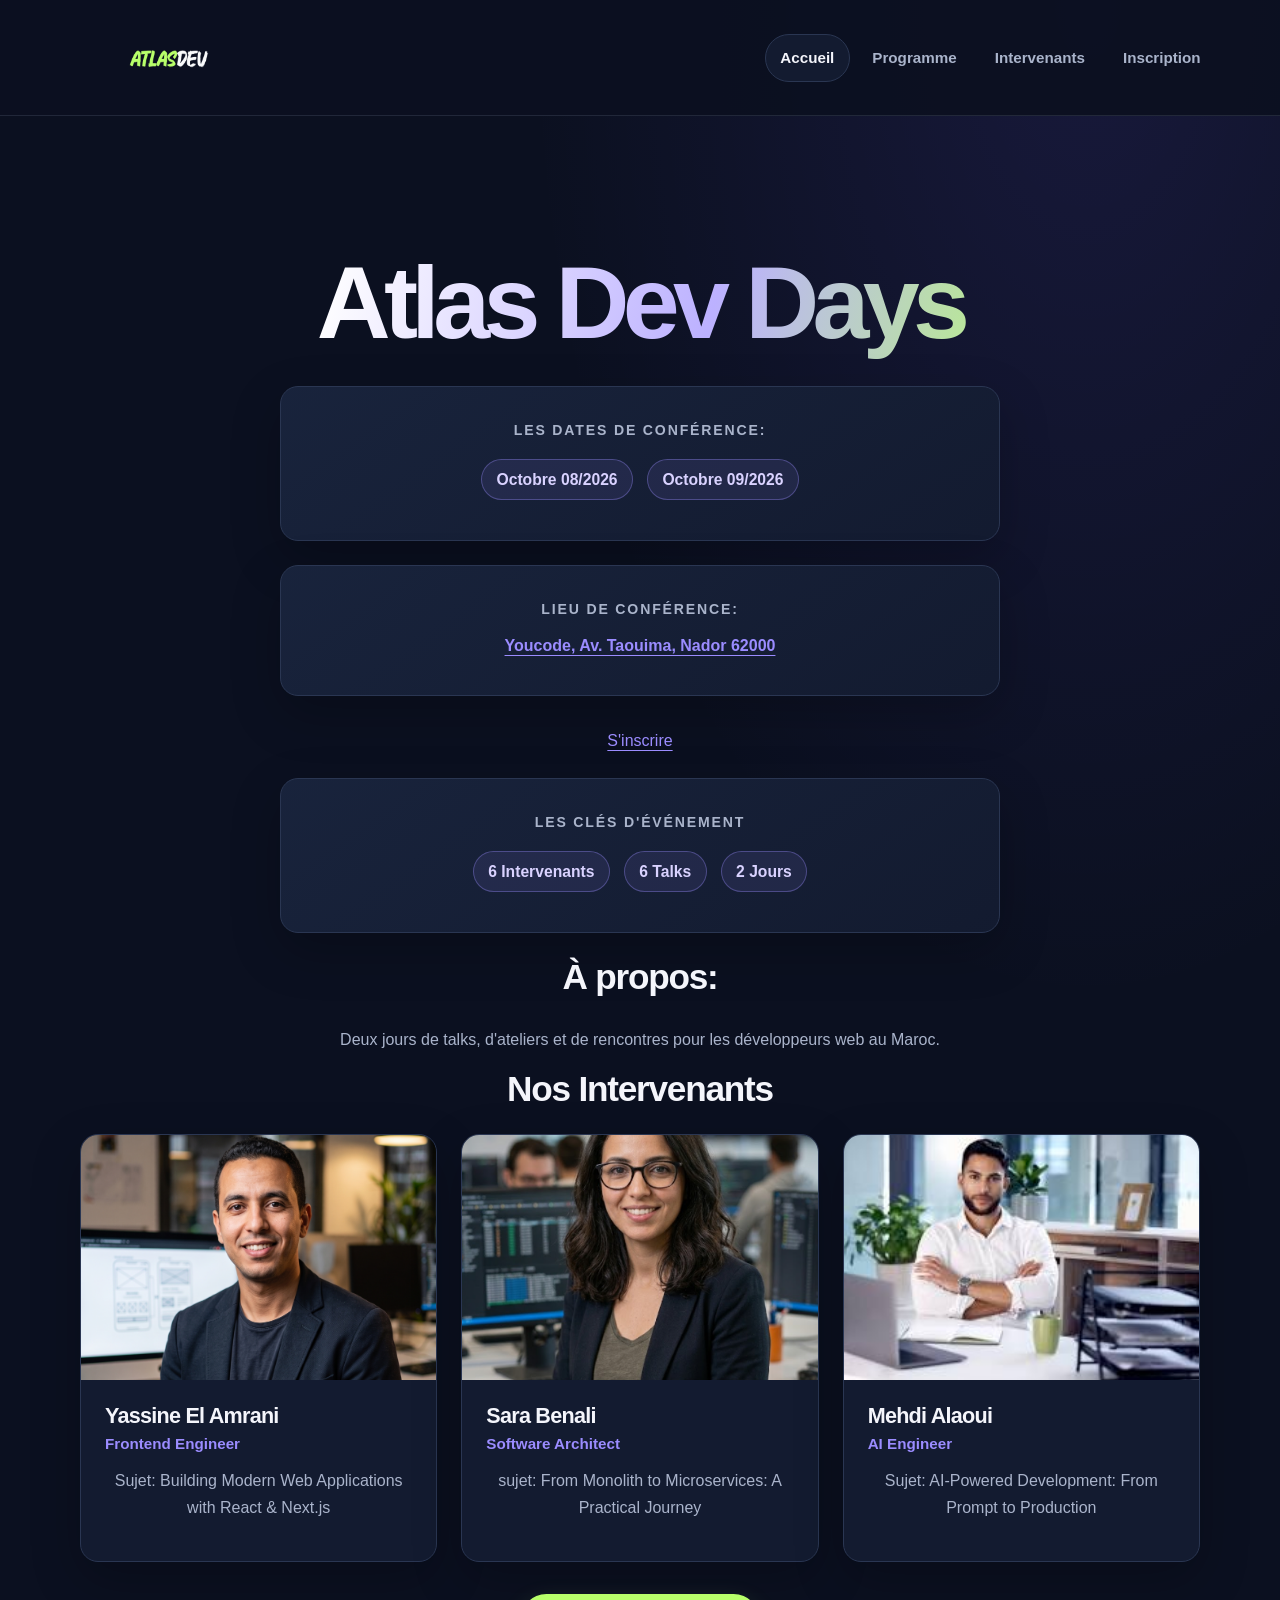
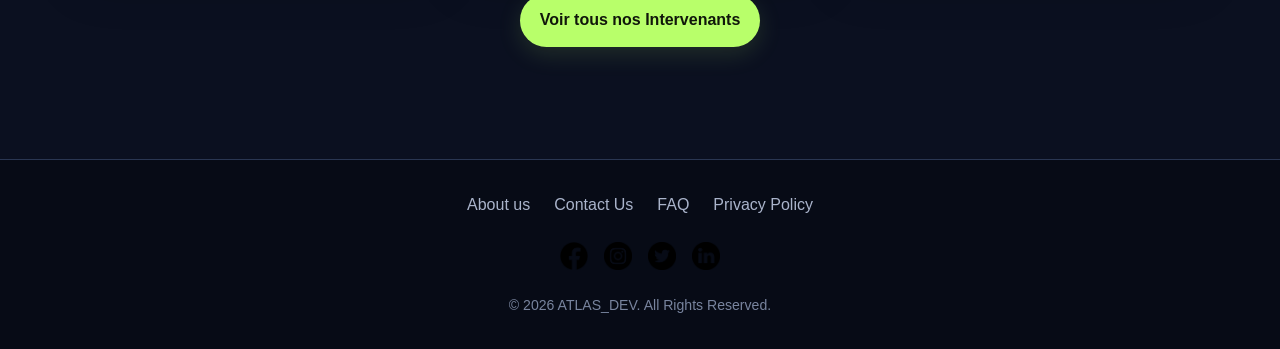
==== commit 6af987c9: "change: atlasLogo, modify: index page" ====
--- a/index.html
+++ b/index.html
@@ -49,9 +49,9 @@
 
         <div class="cle">
             <h2>Les clés d'événement</h2>
-            <h3>6 Intervenants.</h3>
-            <h3>6 Talks.</h3>
-            <h3>2 Jours.</h3>
+            <h3>6 Intervenants</h3>
+            <h3>6 Talks</h3>
+            <h3>2 Jours</h3>
         </div>
 
         <div class="presentation">
